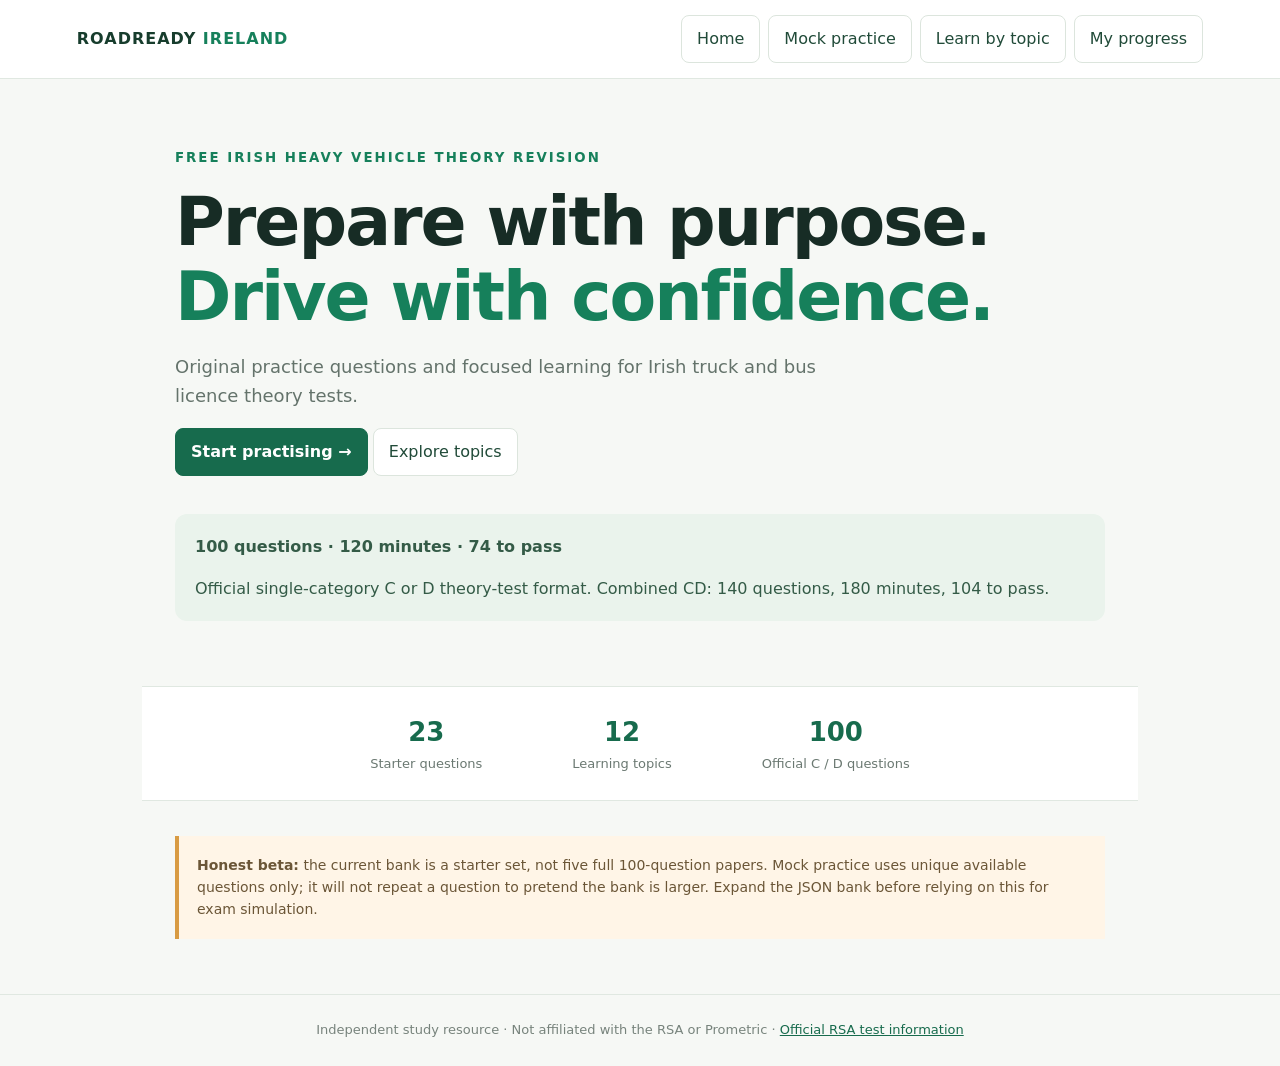
==== index.html @ 5a520464 "Build RoadReady Ireland theory practice website" ====
<!doctype html><html lang="en"><head><meta charset="utf-8"><meta name="viewport" content="width=device-width,initial-scale=1"><meta name="description" content="Free Irish truck and bus theory test revision and practice."><title>RoadReady Ireland | Truck & Bus Theory Practice</title><link rel="stylesheet" href="styles.css"></head><body><header><a class="logo" href="#">ROADREADY <b>IRELAND</b></a><nav><button data-view="home">Home</button><button data-view="mock">Mock practice</button><button data-view="learn">Learn by topic</button><button data-view="progress">My progress</button></nav></header><main id="app"><section class="hero"><small>FREE IRISH HEAVY VEHICLE THEORY REVISION</small><h1>Prepare with purpose.<br><em>Drive with confidence.</em></h1><p>Original practice questions and focused learning for Irish truck and bus licence theory tests.</p><button class="primary" data-view="mock">Start practising →</button> <button data-view="learn">Explore topics</button><aside><strong>100 questions · 120 minutes · 74 to pass</strong><p>Official single-category C or D theory-test format. Combined CD: 140 questions, 180 minutes, 104 to pass.</p></aside></section><section class="stats"><div><b id="count">23</b><span>Starter questions</span></div><div><b>12</b><span>Learning topics</span></div><div><b>100</b><span>Official C / D questions</span></div></section><p class="notice"><b>Honest beta:</b> the current bank is a starter set, not five full 100-question papers. Mock practice uses unique available questions only; it will not repeat a question to pretend the bank is larger. Expand the JSON bank before relying on this for exam simulation.</p></main><footer>Independent study resource · Not affiliated with the RSA or Prometric · <a href="https://www.rsa.ie/services/professional-drivers/cpc/become-a-professional-cpc-driver/2.-theory-test">Official RSA test information</a></footer><script src="app.js"></script></body></html>
---- styles.css ----
*{box-sizing:border-box}body{margin:0;background:#f6f8f5;color:#172c25;font:16px/1.6 system-ui,sans-serif}header{height:auto;min-height:72px;background:white;border-bottom:1px solid #e0e8e1;padding:15px 6%;display:flex;justify-content:space-between;align-items:center;gap:15px}.logo{font-weight:900;letter-spacing:1px;color:#173d2d;text-decoration:none}.logo b{color:#16805b}nav{display:flex;gap:8px;flex-wrap:wrap}button{font:inherit;cursor:pointer;border:1px solid #dce5dd;background:white;border-radius:8px;padding:10px 15px;color:#214b39}button:hover,.primary{background:#176b4d;color:white;border-color:#176b4d}.primary{font-weight:700}.hero{max-width:980px;margin:65px auto;padding:0 25px}.hero small{color:#16805b;font-weight:800;letter-spacing:2px}.hero h1{font-size:clamp(40px,7vw,68px);line-height:1.1;letter-spacing:-2px;margin:16px 0}.hero em{font-style:normal;color:#16805b}.hero>p{max-width:650px;color:#64736b;font-size:18px}.hero aside{margin-top:38px;background:#eaf3ec;border-radius:12px;padding:20px;color:#345b47}.hero aside p{margin-bottom:0}.stats{display:flex;justify-content:center;gap:90px;padding:25px;border-block:1px solid #e0e8e1;background:white}.stats div{text-align:center}.stats b,.stats span{display:block}.stats b{font-size:26px;color:#176b4d}.stats span{font-size:13px;color:#6b7972}.notice{max-width:930px;margin:35px auto 55px;padding:18px;background:#fff5e7;border-left:4px solid #d89b43;color:#6b5637;font-size:14px}footer{text-align:center;padding:25px;color:#77837c;border-top:1px solid #e0e8e1;font-size:13px}a{color:#176b4d}main{max-width:1040px;margin:auto;padding:0 22px}.pagehead{padding:38px 0 20px}.pagehead small{color:#16805b;font-weight:800;letter-spacing:1px}.pagehead h1{font-size:38px;margin:4px 0}.pagehead p,.muted{color:#68776f}.cards{display:grid;grid-template-columns:repeat(auto-fit,minmax(250px,1fr));gap:14px;padding-bottom:50px}.card,.question{background:white;border:1px solid #e0e8e1;border-radius:12px;padding:20px}.card p{color:#68776f;font-size:14px}.meta{color:#75837b;font-size:12px;margin:12px 0}.answers{display:grid;gap:9px}.answer{text-align:left;width:100%;padding:13px}.answer.sel{background:#e8f4ec;border-color:#176b4d}.answer.good{background:#e5f4e9;border-color:#29834f}.answer.bad{background:#fff0eb;border-color:#c66a51}.bar{display:flex;justify-content:space-between;align-items:center;margin:18px 0}.timer{font-size:23px;font-weight:800;color:#176b4d}.dots{display:flex;flex-wrap:wrap;gap:5px;margin:15px 0}.dot{padding:5px 9px;font-size:12px}.dot.sel{background:#176b4d;color:white}.dot.flag{outline:2px solid #d89b43}.feedback{padding:13px;margin-top:14px;border-radius:8px;background:#edf5ef;font-size:14px}.review{border-bottom:1px solid #e0e8e1;padding:15px 0;font-size:14px}.score{font-size:45px;font-weight:900;color:#176b4d}.row{display:flex;gap:8px;justify-content:space-between;align-items:center}.topic-note{background:#edf5ef;padding:16px;border-radius:9px;margin-bottom:18px}@media(max-width:680px){header{align-items:flex-start;flex-direction:column}nav{width:100%}.hero{margin:40px auto}.stats{gap:25px}.hero h1{font-size:43px}}
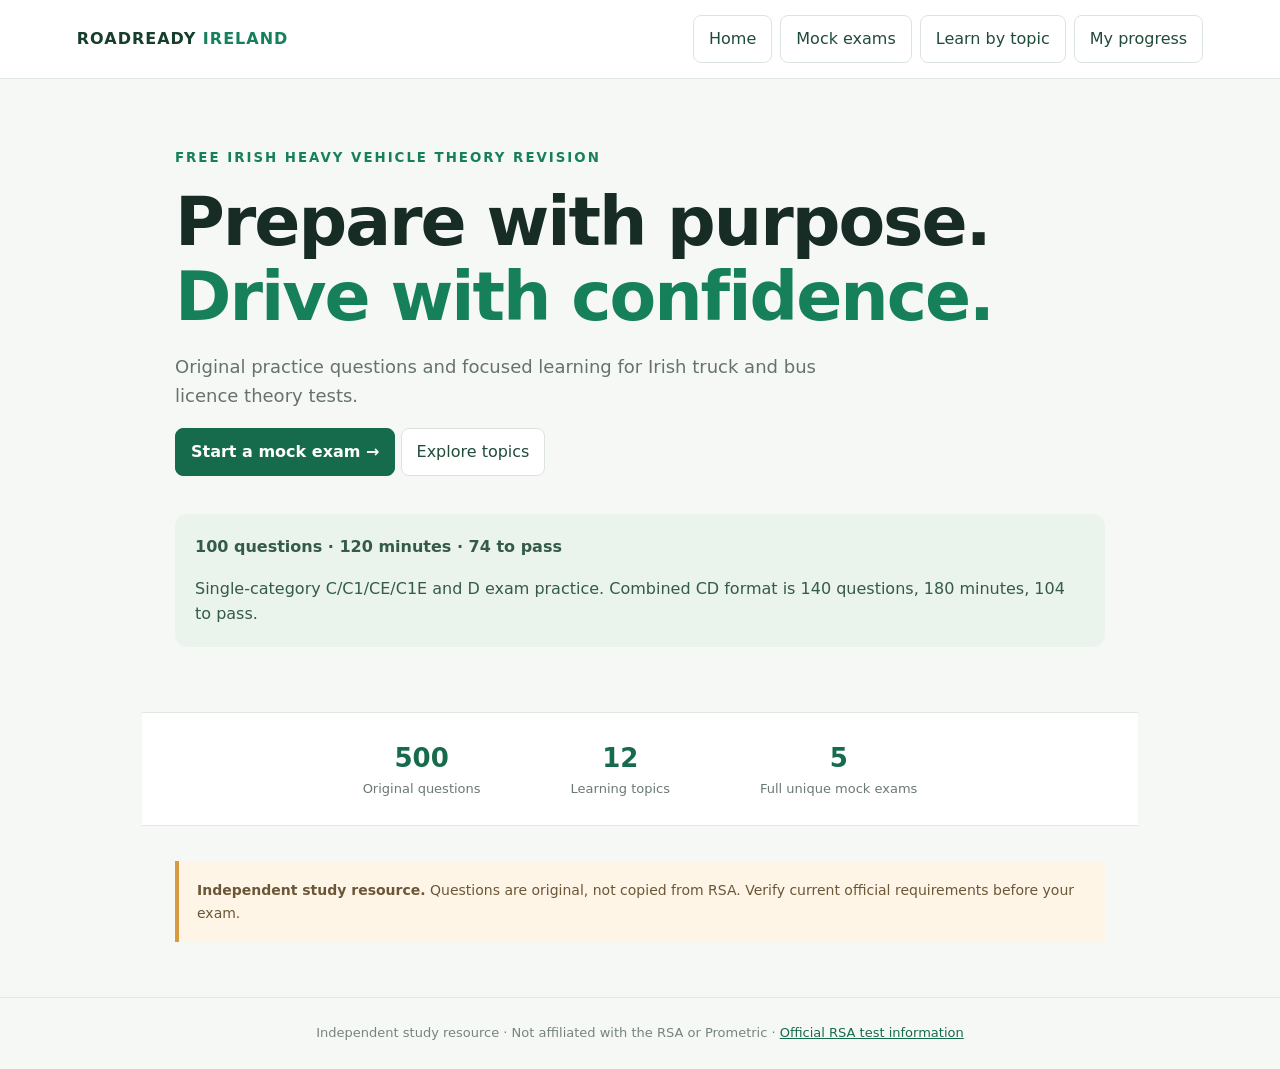
==== commit 970d8cb7: "Expand to 500 questions and five full-length unique mock exams" ====
--- a/index.html
+++ b/index.html
@@ -1 +1 @@
-<!doctype html><html lang="en"><head><meta charset="utf-8"><meta name="viewport" content="width=device-width,initial-scale=1"><meta name="description" content="Free Irish truck and bus theory test revision and practice."><title>RoadReady Ireland | Truck & Bus Theory Practice</title><link rel="stylesheet" href="styles.css"></head><body><header><a class="logo" href="#">ROADREADY <b>IRELAND</b></a><nav><button data-view="home">Home</button><button data-view="mock">Mock practice</button><button data-view="learn">Learn by topic</button><button data-view="progress">My progress</button></nav></header><main id="app"><section class="hero"><small>FREE IRISH HEAVY VEHICLE THEORY REVISION</small><h1>Prepare with purpose.<br><em>Drive with confidence.</em></h1><p>Original practice questions and focused learning for Irish truck and bus licence theory tests.</p><button class="primary" data-view="mock">Start practising →</button> <button data-view="learn">Explore topics</button><aside><strong>100 questions · 120 minutes · 74 to pass</strong><p>Official single-category C or D theory-test format. Combined CD: 140 questions, 180 minutes, 104 to pass.</p></aside></section><section class="stats"><div><b id="count">23</b><span>Starter questions</span></div><div><b>12</b><span>Learning topics</span></div><div><b>100</b><span>Official C / D questions</span></div></section><p class="notice"><b>Honest beta:</b> the current bank is a starter set, not five full 100-question papers. Mock practice uses unique available questions only; it will not repeat a question to pretend the bank is larger. Expand the JSON bank before relying on this for exam simulation.</p></main><footer>Independent study resource · Not affiliated with the RSA or Prometric · <a href="https://www.rsa.ie/services/professional-drivers/cpc/become-a-professional-cpc-driver/2.-theory-test">Official RSA test information</a></footer><script src="app.js"></script></body></html>+<!doctype html><html lang="en"><head><meta charset="utf-8"><meta name="viewport" content="width=device-width,initial-scale=1"><meta name="description" content="Free Irish truck and bus theory test revision with 500 original questions and full-length mock exams."><title>RoadReady Ireland | Truck & Bus Theory Practice</title><link rel="stylesheet" href="styles.css"></head><body><header><a class="logo" href="#" onclick="location.reload();return false">ROADREADY <b>IRELAND</b></a><nav><button data-view="home" class="active">Home</button><button data-view="mock">Mock exams</button><button data-view="learn">Learn by topic</button><button data-view="progress">My progress</button></nav></header><main id="app"><p>Loading question bank…</p></main><footer>Independent study resource · Not affiliated with the RSA or Prometric · <a href="https://www.rsa.ie/services/professional-drivers/cpc/become-a-professional-cpc-driver/2.-theory-test">Official RSA test information</a></footer><script src="app.js"></script></body></html>
--- a/styles.css
+++ b/styles.css
@@ -1 +1 @@
-*{box-sizing:border-box}body{margin:0;background:#f6f8f5;color:#172c25;font:16px/1.6 system-ui,sans-serif}header{height:auto;min-height:72px;background:white;border-bottom:1px solid #e0e8e1;padding:15px 6%;display:flex;justify-content:space-between;align-items:center;gap:15px}.logo{font-weight:900;letter-spacing:1px;color:#173d2d;text-decoration:none}.logo b{color:#16805b}nav{display:flex;gap:8px;flex-wrap:wrap}button{font:inherit;cursor:pointer;border:1px solid #dce5dd;background:white;border-radius:8px;padding:10px 15px;color:#214b39}button:hover,.primary{background:#176b4d;color:white;border-color:#176b4d}.primary{font-weight:700}.hero{max-width:980px;margin:65px auto;padding:0 25px}.hero small{color:#16805b;font-weight:800;letter-spacing:2px}.hero h1{font-size:clamp(40px,7vw,68px);line-height:1.1;letter-spacing:-2px;margin:16px 0}.hero em{font-style:normal;color:#16805b}.hero>p{max-width:650px;color:#64736b;font-size:18px}.hero aside{margin-top:38px;background:#eaf3ec;border-radius:12px;padding:20px;color:#345b47}.hero aside p{margin-bottom:0}.stats{display:flex;justify-content:center;gap:90px;padding:25px;border-block:1px solid #e0e8e1;background:white}.stats div{text-align:center}.stats b,.stats span{display:block}.stats b{font-size:26px;color:#176b4d}.stats span{font-size:13px;color:#6b7972}.notice{max-width:930px;margin:35px auto 55px;padding:18px;background:#fff5e7;border-left:4px solid #d89b43;color:#6b5637;font-size:14px}footer{text-align:center;padding:25px;color:#77837c;border-top:1px solid #e0e8e1;font-size:13px}a{color:#176b4d}main{max-width:1040px;margin:auto;padding:0 22px}.pagehead{padding:38px 0 20px}.pagehead small{color:#16805b;font-weight:800;letter-spacing:1px}.pagehead h1{font-size:38px;margin:4px 0}.pagehead p,.muted{color:#68776f}.cards{display:grid;grid-template-columns:repeat(auto-fit,minmax(250px,1fr));gap:14px;padding-bottom:50px}.card,.question{background:white;border:1px solid #e0e8e1;border-radius:12px;padding:20px}.card p{color:#68776f;font-size:14px}.meta{color:#75837b;font-size:12px;margin:12px 0}.answers{display:grid;gap:9px}.answer{text-align:left;width:100%;padding:13px}.answer.sel{background:#e8f4ec;border-color:#176b4d}.answer.good{background:#e5f4e9;border-color:#29834f}.answer.bad{background:#fff0eb;border-color:#c66a51}.bar{display:flex;justify-content:space-between;align-items:center;margin:18px 0}.timer{font-size:23px;font-weight:800;color:#176b4d}.dots{display:flex;flex-wrap:wrap;gap:5px;margin:15px 0}.dot{padding:5px 9px;font-size:12px}.dot.sel{background:#176b4d;color:white}.dot.flag{outline:2px solid #d89b43}.feedback{padding:13px;margin-top:14px;border-radius:8px;background:#edf5ef;font-size:14px}.review{border-bottom:1px solid #e0e8e1;padding:15px 0;font-size:14px}.score{font-size:45px;font-weight:900;color:#176b4d}.row{display:flex;gap:8px;justify-content:space-between;align-items:center}.topic-note{background:#edf5ef;padding:16px;border-radius:9px;margin-bottom:18px}@media(max-width:680px){header{align-items:flex-start;flex-direction:column}nav{width:100%}.hero{margin:40px auto}.stats{gap:25px}.hero h1{font-size:43px}}+*{box-sizing:border-box}body{margin:0;background:#f6f8f5;color:#172c25;font:16px/1.6 system-ui,sans-serif}header{min-height:72px;background:white;border-bottom:1px solid #e0e8e1;padding:15px 6%;display:flex;justify-content:space-between;align-items:center;gap:15px}.logo{font-weight:900;letter-spacing:1px;color:#173d2d;text-decoration:none}.logo b{color:#16805b}nav{display:flex;gap:8px;flex-wrap:wrap}button{font:inherit;cursor:pointer;border:1px solid #dce5dd;background:white;border-radius:8px;padding:10px 15px;color:#214b39}button:hover,.primary{background:#176b4d;color:white;border-color:#176b4d}.primary{font-weight:700}.hero{max-width:980px;margin:65px auto;padding:0 25px}.hero small{color:#16805b;font-weight:800;letter-spacing:2px}.hero h1{font-size:clamp(40px,7vw,68px);line-height:1.1;letter-spacing:-2px;margin:16px 0}.hero em{font-style:normal;color:#16805b}.hero>p{max-width:650px;color:#64736b;font-size:18px}.hero aside{margin-top:38px;background:#eaf3ec;border-radius:12px;padding:20px;color:#345b47}.hero aside p{margin-bottom:0}.stats{display:flex;justify-content:center;gap:90px;padding:25px;border-block:1px solid #e0e8e1;background:white}.stats div{text-align:center}.stats b,.stats span{display:block}.stats b{font-size:26px;color:#176b4d}.stats span{font-size:13px;color:#6b7972}.notice{max-width:930px;margin:35px auto 55px;padding:18px;background:#fff5e7;border-left:4px solid #d89b43;color:#6b5637;font-size:14px}footer{text-align:center;padding:25px;color:#77837c;border-top:1px solid #e0e8e1;font-size:13px}a{color:#176b4d}main{max-width:1040px;margin:auto;padding:0 22px}.pagehead{padding:38px 0 20px}.pagehead small{color:#16805b;font-weight:800;letter-spacing:1px}.pagehead h1{font-size:38px;margin:4px 0}.pagehead p,.muted{color:#68776f}.cards{display:grid;grid-template-columns:repeat(auto-fit,minmax(250px,1fr));gap:14px;padding-bottom:30px}.card,.question{background:white;border:1px solid #e0e8e1;border-radius:12px;padding:20px}.card p{color:#68776f;font-size:14px}.meta{color:#75837b;font-size:12px;margin:12px 0}.answers{display:grid;gap:9px}.answer{text-align:left;width:100%;padding:13px}.answer.sel{background:#e8f4ec;border-color:#176b4d}.bar{display:flex;justify-content:space-between;align-items:center;margin:18px 0;gap:12px}.timer{font-size:23px;font-weight:800;color:#176b4d}.timer.warn{color:#b64a24}.dots{display:flex;flex-wrap:wrap;gap:5px;margin:15px 0}.dot{padding:5px 9px;font-size:12px}.dot.sel{background:#176b4d;color:white}.dot.done{background:#e7f3e9}.dot.flag{outline:2px solid #d89b43}.feedback{padding:13px;margin-top:14px;border-radius:8px;background:#edf5ef;font-size:14px}.review{border-bottom:1px solid #e0e8e1;padding:15px 0;font-size:14px}.score{font-size:45px;font-weight:900;color:#176b4d}.topic-note{background:#edf5ef;padding:16px;border-radius:9px;margin-bottom:18px}@media(max-width:680px){header{align-items:flex-start;flex-direction:column}nav{width:100%}.hero{margin:40px auto}.stats{gap:25px}.hero h1{font-size:43px}.bar{align-items:flex-start;flex-wrap:wrap}}
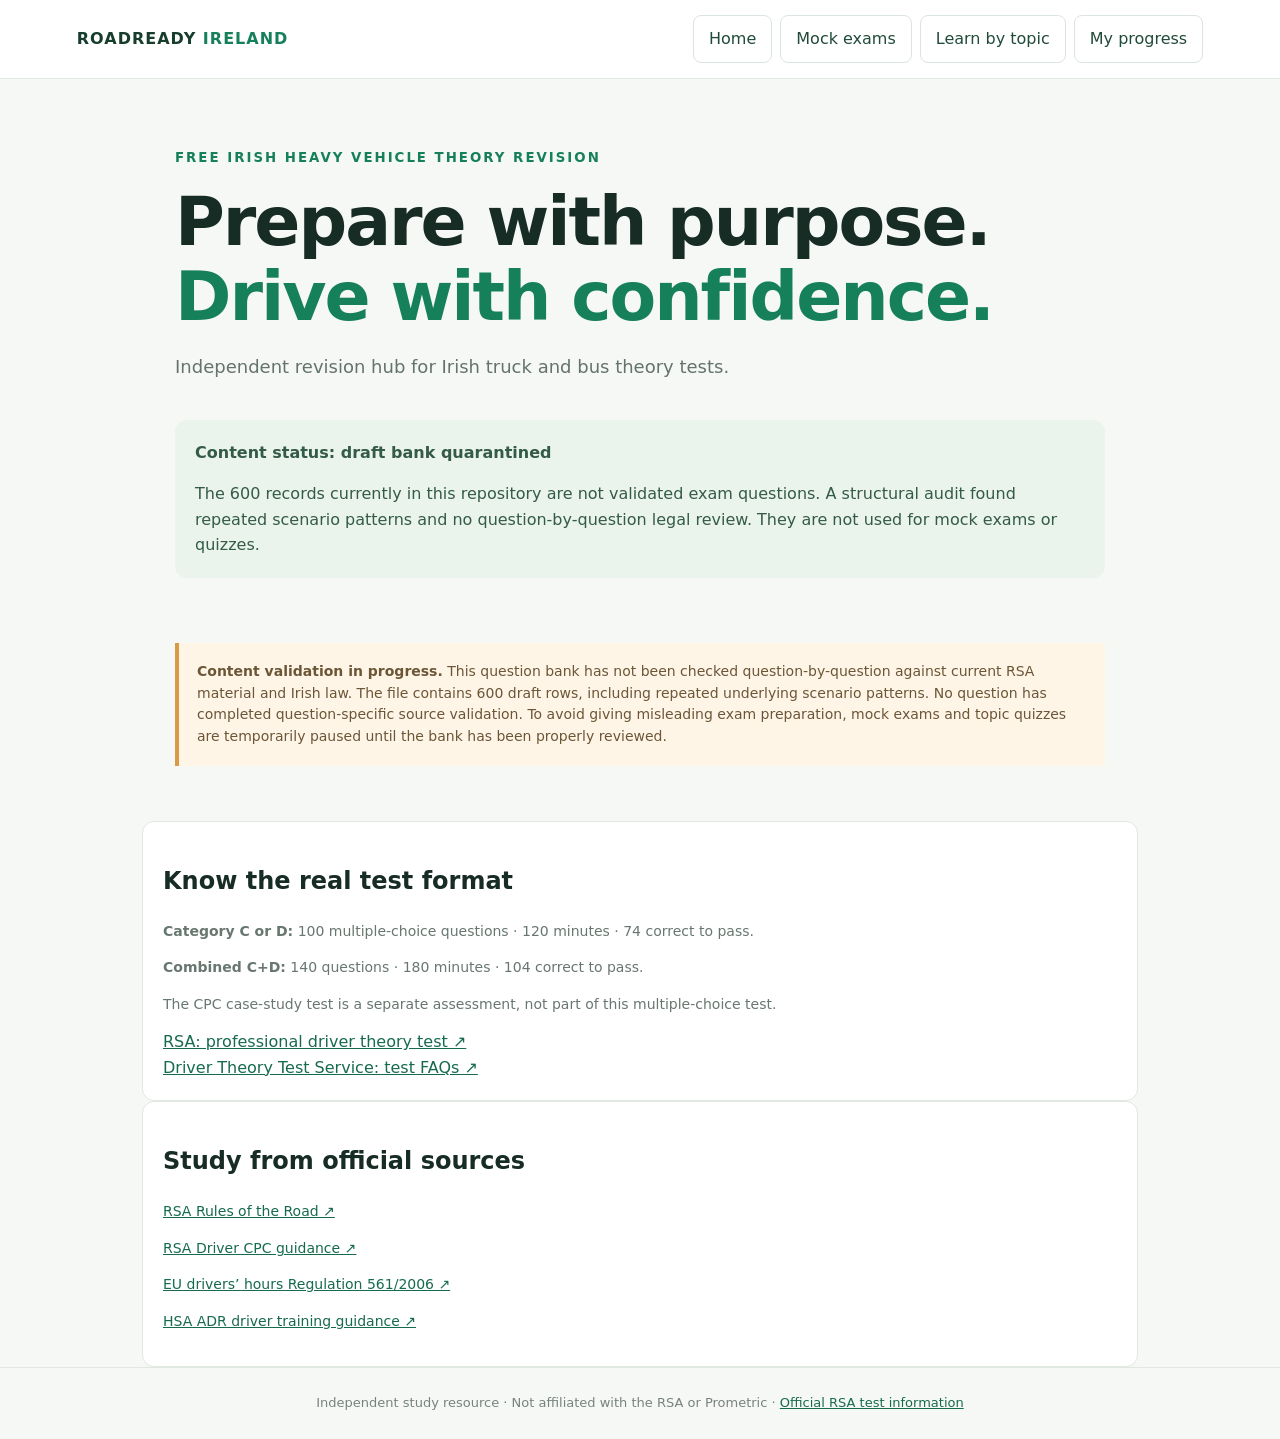
==== commit 9b36ba46: "Quarantine unverified questions and add official study guidance" ====
--- a/index.html
+++ b/index.html
@@ -1 +1 @@
-<!doctype html><html lang="en"><head><meta charset="utf-8"><meta name="viewport" content="width=device-width,initial-scale=1"><meta name="description" content="Free Irish truck and bus theory test revision with 500 original questions and full-length mock exams."><title>RoadReady Ireland | Truck & Bus Theory Practice</title><link rel="stylesheet" href="styles.css"></head><body><header><a class="logo" href="#" onclick="location.reload();return false">ROADREADY <b>IRELAND</b></a><nav><button data-view="home" class="active">Home</button><button data-view="mock">Mock exams</button><button data-view="learn">Learn by topic</button><button data-view="progress">My progress</button></nav></header><main id="app"><p>Loading question bank…</p></main><footer>Independent study resource · Not affiliated with the RSA or Prometric · <a href="https://www.rsa.ie/services/professional-drivers/cpc/become-a-professional-cpc-driver/2.-theory-test">Official RSA test information</a></footer><script src="app.js"></script></body></html>+<!doctype html><html lang="en"><head><meta charset="utf-8"><meta name="viewport" content="width=device-width,initial-scale=1"><meta name="description" content="Free Irish truck and bus theory revision hub with official RSA and legal study resources. Draft practice questions remain quarantined pending validation."><title>RoadReady Ireland | Truck & Bus Theory Revision</title><link rel="stylesheet" href="styles.css"></head><body><header><a class="logo" href="#" onclick="location.reload();return false">ROADREADY <b>IRELAND</b></a><nav><button data-view="home" class="active">Home</button><button data-view="mock">Mock exams</button><button data-view="learn">Learn by topic</button><button data-view="progress">My progress</button></nav></header><main id="app"><p>Loading revision hub…</p></main><footer>Independent study resource · Not affiliated with the RSA or Prometric · <a href="https://www.rsa.ie/services/professional-drivers/cpc/become-a-professional-cpc-driver/2.-theory-test">Official RSA test information</a></footer><script src="app.js"></script></body></html>
--- a/styles.css
+++ b/styles.css
@@ -1 +1,2 @@
-*{box-sizing:border-box}body{margin:0;background:#f6f8f5;color:#172c25;font:16px/1.6 system-ui,sans-serif}header{min-height:72px;background:white;border-bottom:1px solid #e0e8e1;padding:15px 6%;display:flex;justify-content:space-between;align-items:center;gap:15px}.logo{font-weight:900;letter-spacing:1px;color:#173d2d;text-decoration:none}.logo b{color:#16805b}nav{display:flex;gap:8px;flex-wrap:wrap}button{font:inherit;cursor:pointer;border:1px solid #dce5dd;background:white;border-radius:8px;padding:10px 15px;color:#214b39}button:hover,.primary{background:#176b4d;color:white;border-color:#176b4d}.primary{font-weight:700}.hero{max-width:980px;margin:65px auto;padding:0 25px}.hero small{color:#16805b;font-weight:800;letter-spacing:2px}.hero h1{font-size:clamp(40px,7vw,68px);line-height:1.1;letter-spacing:-2px;margin:16px 0}.hero em{font-style:normal;color:#16805b}.hero>p{max-width:650px;color:#64736b;font-size:18px}.hero aside{margin-top:38px;background:#eaf3ec;border-radius:12px;padding:20px;color:#345b47}.hero aside p{margin-bottom:0}.stats{display:flex;justify-content:center;gap:90px;padding:25px;border-block:1px solid #e0e8e1;background:white}.stats div{text-align:center}.stats b,.stats span{display:block}.stats b{font-size:26px;color:#176b4d}.stats span{font-size:13px;color:#6b7972}.notice{max-width:930px;margin:35px auto 55px;padding:18px;background:#fff5e7;border-left:4px solid #d89b43;color:#6b5637;font-size:14px}footer{text-align:center;padding:25px;color:#77837c;border-top:1px solid #e0e8e1;font-size:13px}a{color:#176b4d}main{max-width:1040px;margin:auto;padding:0 22px}.pagehead{padding:38px 0 20px}.pagehead small{color:#16805b;font-weight:800;letter-spacing:1px}.pagehead h1{font-size:38px;margin:4px 0}.pagehead p,.muted{color:#68776f}.cards{display:grid;grid-template-columns:repeat(auto-fit,minmax(250px,1fr));gap:14px;padding-bottom:30px}.card,.question{background:white;border:1px solid #e0e8e1;border-radius:12px;padding:20px}.card p{color:#68776f;font-size:14px}.meta{color:#75837b;font-size:12px;margin:12px 0}.answers{display:grid;gap:9px}.answer{text-align:left;width:100%;padding:13px}.answer.sel{background:#e8f4ec;border-color:#176b4d}.bar{display:flex;justify-content:space-between;align-items:center;margin:18px 0;gap:12px}.timer{font-size:23px;font-weight:800;color:#176b4d}.timer.warn{color:#b64a24}.dots{display:flex;flex-wrap:wrap;gap:5px;margin:15px 0}.dot{padding:5px 9px;font-size:12px}.dot.sel{background:#176b4d;color:white}.dot.done{background:#e7f3e9}.dot.flag{outline:2px solid #d89b43}.feedback{padding:13px;margin-top:14px;border-radius:8px;background:#edf5ef;font-size:14px}.review{border-bottom:1px solid #e0e8e1;padding:15px 0;font-size:14px}.score{font-size:45px;font-weight:900;color:#176b4d}.topic-note{background:#edf5ef;padding:16px;border-radius:9px;margin-bottom:18px}@media(max-width:680px){header{align-items:flex-start;flex-direction:column}nav{width:100%}.hero{margin:40px auto}.stats{gap:25px}.hero h1{font-size:43px}.bar{align-items:flex-start;flex-wrap:wrap}}+*{box-sizing:border-box}body{margin:0;background:#f6f8f5;color:#172c25;font:16px/1.6 system-ui,sans-serif}header{min-height:72px;background:white;border-bottom:1px solid #e0e8e1;padding:15px 6%;display:flex;justify-content:space-between;align-items:center;gap:15px}.logo{font-weight:900;letter-spacing:1px;color:#173d2d;text-decoration:none}.logo b{color:#16805b}nav{display:flex;gap:8px;flex-wrap:wrap}button{font:inherit;cursor:pointer;border:1px solid #dce5dd;background:white;border-radius:8px;padding:10px 15px;color:#214b39}button:hover,.primary{background:#176b4d;color:white;border-color:#176b4d}.primary{font-weight:700}.hero{max-width:980px;margin:65px auto;padding:0 25px}.hero small{color:#16805b;font-weight:800;letter-spacing:2px}.hero h1{font-size:clamp(40px,7vw,68px);line-height:1.1;letter-spacing:-2px;margin:16px 0}.hero em{font-style:normal;color:#16805b}.hero>p{max-width:650px;color:#64736b;font-size:18px}.hero aside{margin-top:38px;background:#eaf3ec;border-radius:12px;padding:20px;color:#345b47}.hero aside p{margin-bottom:0}.stats{display:flex;justify-content:center;gap:90px;padding:25px;border-block:1px solid #e0e8e1;background:white}.stats div{text-align:center}.stats b,.stats span{display:block}.stats b{font-size:26px;color:#176b4d}.stats span{font-size:13px;color:#6b7972}.notice{max-width:930px;margin:35px auto 55px;padding:18px;background:#fff5e7;border-left:4px solid #d89b43;color:#6b5637;font-size:14px}footer{text-align:center;padding:25px;color:#77837c;border-top:1px solid #e0e8e1;font-size:13px}a{color:#176b4d}main{max-width:1040px;margin:auto;padding:0 22px}.pagehead{padding:38px 0 20px}.pagehead small{color:#16805b;font-weight:800;letter-spacing:1px}.pagehead h1{font-size:38px;margin:4px 0}.pagehead p,.muted{color:#68776f}.cards{display:grid;grid-template-columns:repeat(auto-fit,minmax(250px,1fr));gap:14px;padding-bottom:30px}.card,.question{background:white;border:1px solid #e0e8e1;border-radius:12px;padding:20px}.card p{color:#68776f;font-size:14px}.meta{color:#75837b;font-size:12px;margin:12px 0}.answers{display:grid;gap:9px}.answer{text-align:left;width:100%;padding:13px}.answer.sel{background:#e8f4ec;border-color:#176b4d}.bar{display:flex;justify-content:space-between;align-items:center;margin:18px 0;gap:12px}.timer{font-size:23px;font-weight:800;color:#176b4d}.timer.warn{color:#b64a24}.dots{display:flex;flex-wrap:wrap;gap:5px;margin:15px 0}.dot{padding:5px 9px;font-size:12px}.dot.sel{background:#176b4d;color:white}.dot.done{background:#e7f3e9}.dot.flag{outline:2px solid #d89b43}.feedback{padding:13px;margin-top:14px;border-radius:8px;background:#edf5ef;font-size:14px}.review{border-bottom:1px solid #e0e8e1;padding:15px 0;font-size:14px}.score{font-size:45px;font-weight:900;color:#176b4d}.topic-note{background:#edf5ef;padding:16px;border-radius:9px;margin-bottom:18px}@media(max-width:680px){header{align-items:flex-start;flex-direction:column}nav{width:100%}.hero{margin:40px auto}.stats{gap:25px}.hero h1{font-size:43px}.bar{align-items:flex-start;flex-wrap:wrap}}
+.notice{line-height:1.55}.card button:disabled{opacity:.55;cursor:not-allowed}
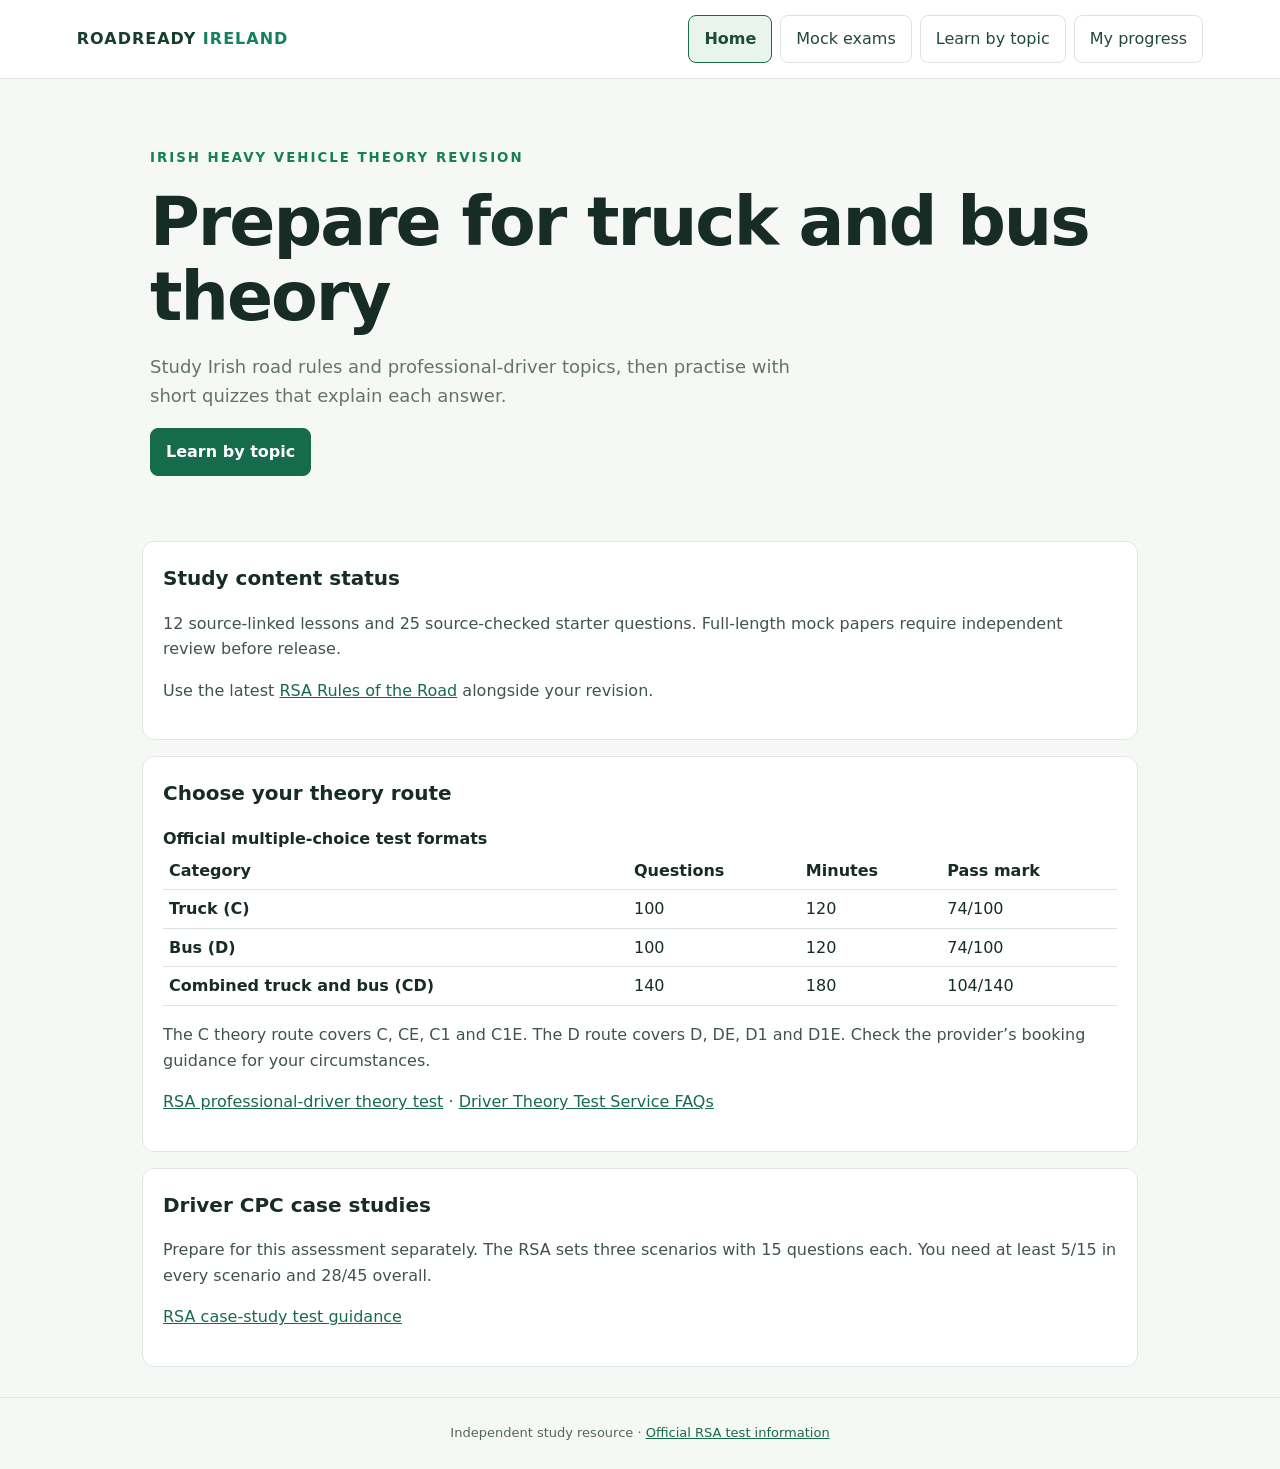
==== commit 2eaca457: "Add RoadReady study lessons and enforce content release checks" ====
--- a/index.html
+++ b/index.html
@@ -1 +1,27 @@
-<!doctype html><html lang="en"><head><meta charset="utf-8"><meta name="viewport" content="width=device-width,initial-scale=1"><meta name="description" content="Free Irish truck and bus theory revision hub with official RSA and legal study resources. Draft practice questions remain quarantined pending validation."><title>RoadReady Ireland | Truck & Bus Theory Revision</title><link rel="stylesheet" href="styles.css"></head><body><header><a class="logo" href="#" onclick="location.reload();return false">ROADREADY <b>IRELAND</b></a><nav><button data-view="home" class="active">Home</button><button data-view="mock">Mock exams</button><button data-view="learn">Learn by topic</button><button data-view="progress">My progress</button></nav></header><main id="app"><p>Loading revision hub…</p></main><footer>Independent study resource · Not affiliated with the RSA or Prometric · <a href="https://www.rsa.ie/services/professional-drivers/cpc/become-a-professional-cpc-driver/2.-theory-test">Official RSA test information</a></footer><script src="app.js"></script></body></html>+<!doctype html>
+<html lang="en">
+<head>
+  <meta charset="utf-8">
+  <meta name="viewport" content="width=device-width, initial-scale=1">
+  <meta name="description" content="Irish truck and bus theory revision with source-linked study lessons and short practice quizzes.">
+  <title>RoadReady Ireland | Truck and Bus Theory Revision</title>
+  <link rel="stylesheet" href="styles.css">
+</head>
+<body>
+  <a class="skip" href="#app">Skip to content</a>
+  <header>
+    <span class="logo">ROADREADY <b>IRELAND</b></span>
+    <nav aria-label="Main navigation">
+      <button type="button" data-action="view" data-value="home" aria-current="page">Home</button>
+      <button type="button" data-action="view" data-value="mock">Mock exams</button>
+      <button type="button" data-action="view" data-value="learn">Learn by topic</button>
+      <button type="button" data-action="view" data-value="progress">My progress</button>
+    </nav>
+  </header>
+  <main id="app" tabindex="-1"><p>Loading revision hub…</p>
+    <noscript><p>Enable JavaScript to use the lessons and quizzes.</p></noscript>
+  </main>
+  <footer>Independent study resource · <a href="https://www.rsa.ie/services/professional-drivers/cpc/become-a-professional-cpc-driver/2.-theory-test">Official RSA test information</a></footer>
+  <script type="module" src="app.js"></script>
+</body>
+</html>
--- a/styles.css
+++ b/styles.css
@@ -1,2 +1,34 @@
 *{box-sizing:border-box}body{margin:0;background:#f6f8f5;color:#172c25;font:16px/1.6 system-ui,sans-serif}header{min-height:72px;background:white;border-bottom:1px solid #e0e8e1;padding:15px 6%;display:flex;justify-content:space-between;align-items:center;gap:15px}.logo{font-weight:900;letter-spacing:1px;color:#173d2d;text-decoration:none}.logo b{color:#16805b}nav{display:flex;gap:8px;flex-wrap:wrap}button{font:inherit;cursor:pointer;border:1px solid #dce5dd;background:white;border-radius:8px;padding:10px 15px;color:#214b39}button:hover,.primary{background:#176b4d;color:white;border-color:#176b4d}.primary{font-weight:700}.hero{max-width:980px;margin:65px auto;padding:0 25px}.hero small{color:#16805b;font-weight:800;letter-spacing:2px}.hero h1{font-size:clamp(40px,7vw,68px);line-height:1.1;letter-spacing:-2px;margin:16px 0}.hero em{font-style:normal;color:#16805b}.hero>p{max-width:650px;color:#64736b;font-size:18px}.hero aside{margin-top:38px;background:#eaf3ec;border-radius:12px;padding:20px;color:#345b47}.hero aside p{margin-bottom:0}.stats{display:flex;justify-content:center;gap:90px;padding:25px;border-block:1px solid #e0e8e1;background:white}.stats div{text-align:center}.stats b,.stats span{display:block}.stats b{font-size:26px;color:#176b4d}.stats span{font-size:13px;color:#6b7972}.notice{max-width:930px;margin:35px auto 55px;padding:18px;background:#fff5e7;border-left:4px solid #d89b43;color:#6b5637;font-size:14px}footer{text-align:center;padding:25px;color:#77837c;border-top:1px solid #e0e8e1;font-size:13px}a{color:#176b4d}main{max-width:1040px;margin:auto;padding:0 22px}.pagehead{padding:38px 0 20px}.pagehead small{color:#16805b;font-weight:800;letter-spacing:1px}.pagehead h1{font-size:38px;margin:4px 0}.pagehead p,.muted{color:#68776f}.cards{display:grid;grid-template-columns:repeat(auto-fit,minmax(250px,1fr));gap:14px;padding-bottom:30px}.card,.question{background:white;border:1px solid #e0e8e1;border-radius:12px;padding:20px}.card p{color:#68776f;font-size:14px}.meta{color:#75837b;font-size:12px;margin:12px 0}.answers{display:grid;gap:9px}.answer{text-align:left;width:100%;padding:13px}.answer.sel{background:#e8f4ec;border-color:#176b4d}.bar{display:flex;justify-content:space-between;align-items:center;margin:18px 0;gap:12px}.timer{font-size:23px;font-weight:800;color:#176b4d}.timer.warn{color:#b64a24}.dots{display:flex;flex-wrap:wrap;gap:5px;margin:15px 0}.dot{padding:5px 9px;font-size:12px}.dot.sel{background:#176b4d;color:white}.dot.done{background:#e7f3e9}.dot.flag{outline:2px solid #d89b43}.feedback{padding:13px;margin-top:14px;border-radius:8px;background:#edf5ef;font-size:14px}.review{border-bottom:1px solid #e0e8e1;padding:15px 0;font-size:14px}.score{font-size:45px;font-weight:900;color:#176b4d}.topic-note{background:#edf5ef;padding:16px;border-radius:9px;margin-bottom:18px}@media(max-width:680px){header{align-items:flex-start;flex-direction:column}nav{width:100%}.hero{margin:40px auto}.stats{gap:25px}.hero h1{font-size:43px}.bar{align-items:flex-start;flex-wrap:wrap}}
 .notice{line-height:1.55}.card button:disabled{opacity:.55;cursor:not-allowed}
+
+main { padding-bottom: 30px; }
+main > .card + .card { margin-top: 16px; }
+.hero { padding: 0; }
+.card h2 { margin-top: 0; font-size: 1.25rem; }
+.card p, .review, .feedback { font-size: 1rem; color: #40544a; }
+.meta, footer { color: #52675b; }
+button:disabled { opacity: .55; cursor: default; }
+button[aria-disabled="true"] { cursor: default; }
+button[aria-current="page"], button[data-action="flag"][aria-pressed="true"] {
+  background: #e8f4ec;
+  border-color: #176b4d;
+  font-weight: 700;
+}
+:focus-visible { outline: 3px solid #91500f; outline-offset: 3px; }
+.skip { position: absolute; top: 0; left: 1rem; padding: .5rem; background: white; transform: translateY(-110%); }
+.skip:focus { transform: none; }
+.question h1 { font-size: clamp(1.35rem, 3vw, 1.8rem); }
+.controls { display: flex; flex-wrap: wrap; gap: 8px; }
+.dot { min-width: 32px; min-height: 32px; }
+.dot.sel { background: #176b4d; color: white; }
+.review-list { padding-left: 1.5rem; }
+.review-list li { margin-bottom: .5rem; }
+table { width: 100%; border-collapse: collapse; margin-block: 12px; }
+caption { text-align: left; font-weight: 700; }
+th, td { text-align: left; border-bottom: 1px solid #dce5dd; padding: 6px; }
+@media (max-width: 420px) {
+  main { padding-inline: 14px; }
+  .cards { grid-template-columns: minmax(0, 1fr); }
+  th, td { padding: 6px 3px; font-size: .85rem; }
+  .card { padding: 15px; }
+}
